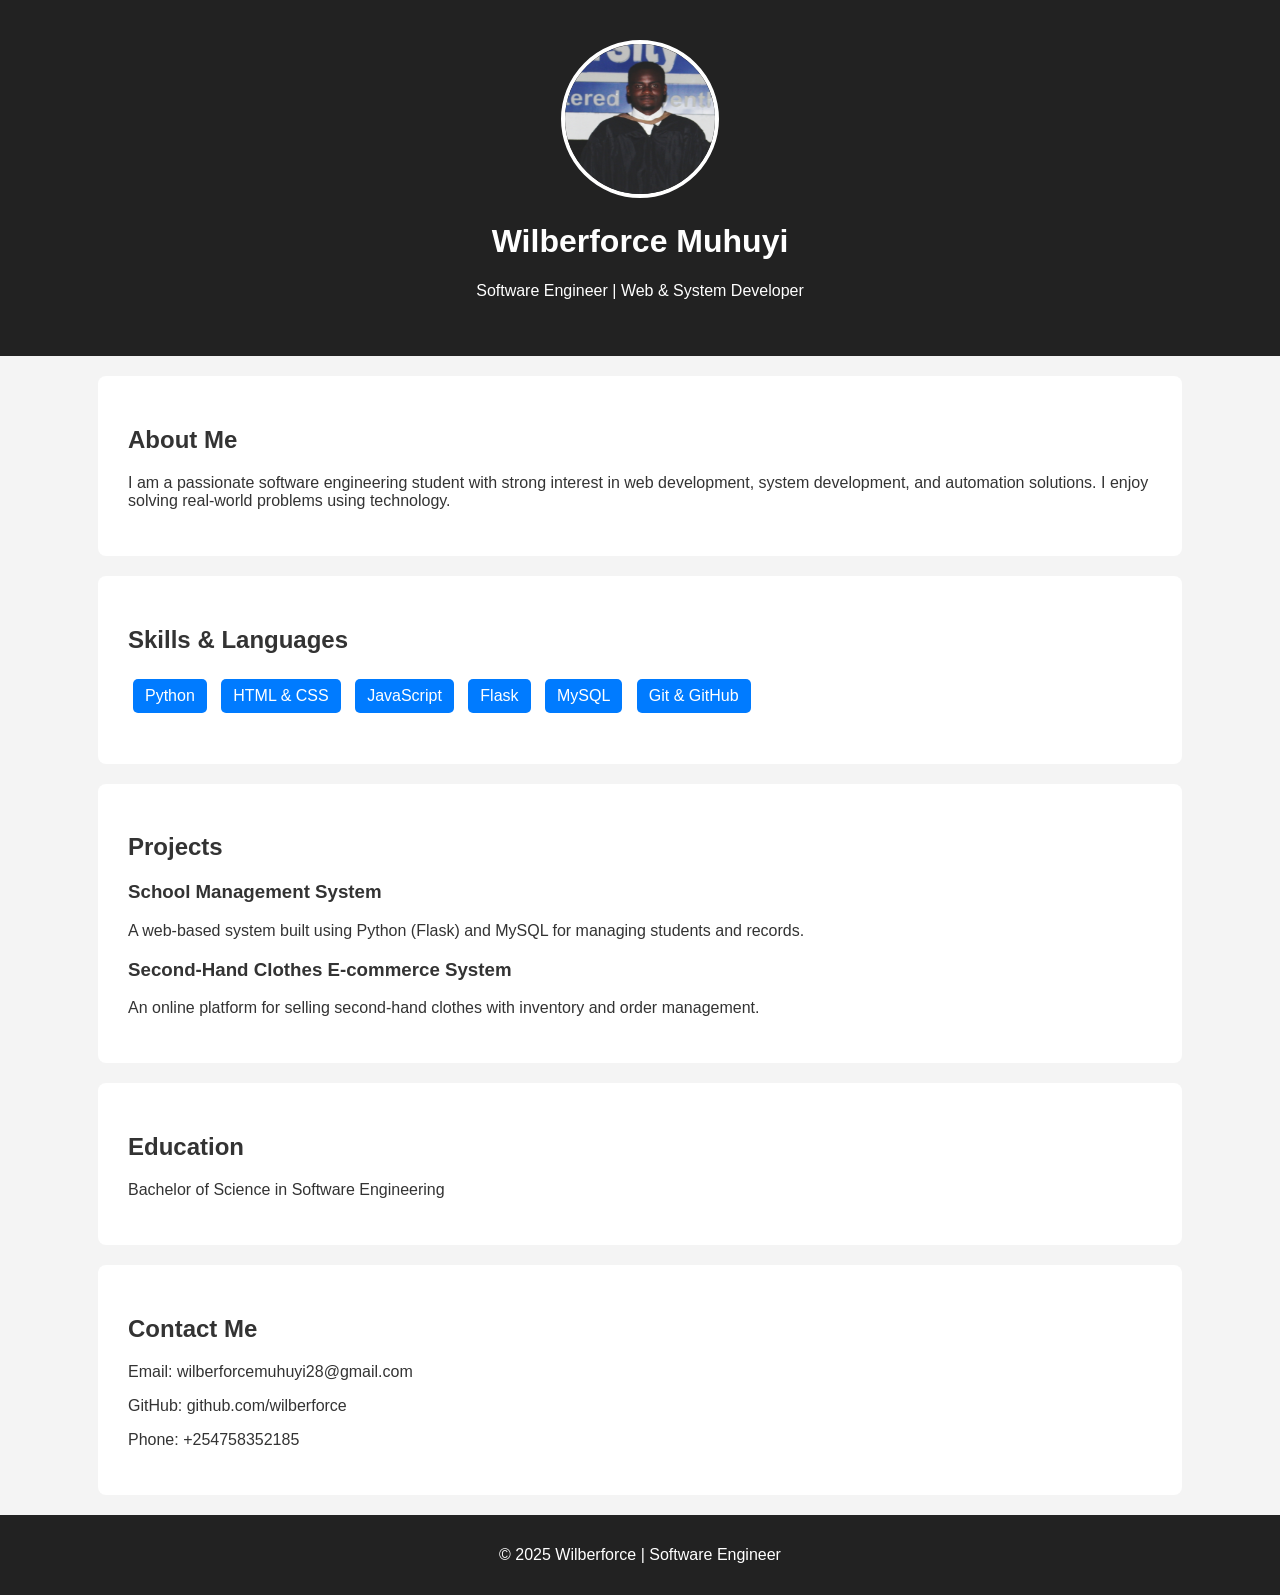
==== index.html @ 97578b4b "Update index.html" ====
<!DOCTYPE html>
<html lang="en">
<head>
    <meta charset="UTF-8">
    <title>My Portfolio | Software Engineer</title>
    <link rel="stylesheet" href="style.css">
</head>
<body>

    <!-- Header Section -->
    <header class="hero">
        <img src="portfolio/images/profile.png" alt="My Photo" class="profile-pic">
        <h1>Wilberforce Muhuyi</h1>
        <p>Software Engineer | Web & System Developer</p>
    </header>

    <!-- About Me -->
    <section class="section">
        <h2>About Me</h2>
        <p>
            I am a passionate software engineering student with strong interest in
            web development, system development, and automation solutions.
            I enjoy solving real-world problems using technology.
        </p>
    </section>

    <!-- Skills -->
    <section class="section">
        <h2>Skills & Languages</h2>
        <ul class="skills">
            <li>Python</li>
            <li>HTML & CSS</li>
            <li>JavaScript</li>
            <li>Flask</li>
            <li>MySQL</li>
            <li>Git & GitHub</li>
        </ul>
    </section>

    <!-- Projects -->
    <section class="section">
        <h2>Projects</h2>

        <div class="project">
            <h3>School Management System</h3>
            <p>A web-based system built using Python (Flask) and MySQL for managing students and records.</p>
        </div>

        <div class="project">
            <h3>Second-Hand Clothes E-commerce System</h3>
            <p>An online platform for selling second-hand clothes with inventory and order management.</p>
        </div>
    </section>

    <!-- Education -->
    <section class="section">
        <h2>Education</h2>
        <p>Bachelor of Science in Software Engineering</p>
    </section>

    <!-- Contact -->
    <section class="section">
        <h2>Contact Me</h2>
        <p>Email: wilberforcemuhuyi28@gmail.com</p>
        <p>GitHub: github.com/wilberforce</p>
        <p>Phone: +254758352185</p>
    </section>

    <footer>
        <p>© 2025 Wilberforce | Software Engineer</p>
    </footer>

</body>
</html>
---- style.css ----
body {
    font-family: Arial, sans-serif;
    margin: 0;
    background-color: #f4f4f4;
    color: #333;
}

.hero {
    background-color: #222;
    color: white;
    text-align: center;
    padding: 40px 20px;
}

.profile-pic {
    width: 150px;
    height: 150px;
    border-radius: 50%;
    border: 4px solid white;
}

.section {
    padding: 30px;
    background: white;
    margin: 20px auto;
    width: 80%;
    border-radius: 8px;
}

.skills {
    list-style: none;
    padding: 0;
}

.skills li {
    background: #007BFF;
    color: white;
    display: inline-block;
    padding: 8px 12px;
    margin: 5px;
    border-radius: 5px;
}

.project {
    margin-bottom: 15px;
}

footer {
    text-align: center;
    padding: 15px;
    background: #222;
    color: white;
}
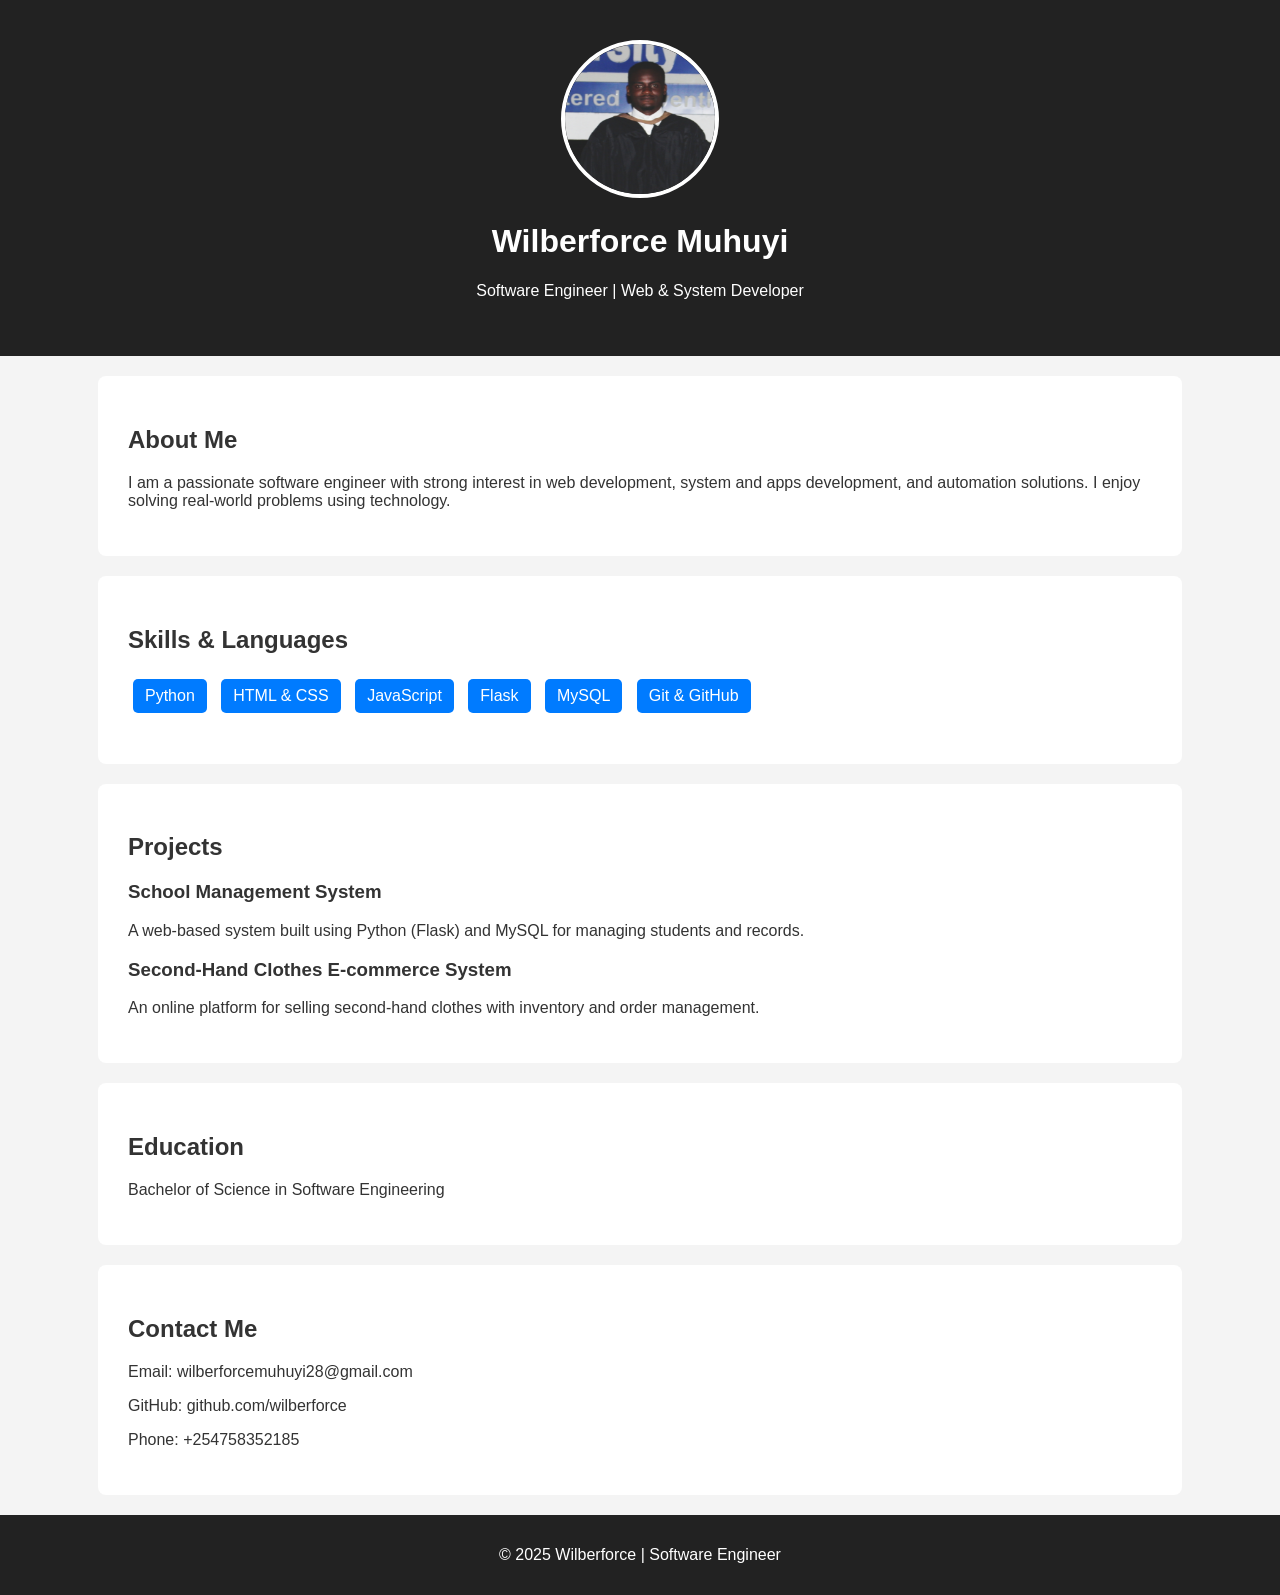
==== commit 063d44be: "Update index.html" ====
--- a/index.html
+++ b/index.html
@@ -18,8 +18,8 @@
     <section class="section">
         <h2>About Me</h2>
         <p>
-            I am a passionate software engineering student with strong interest in
-            web development, system development, and automation solutions.
+            I am a passionate software engineer with strong interest in
+            web development, system and apps development, and automation solutions.
             I enjoy solving real-world problems using technology.
         </p>
     </section>
@@ -73,3 +73,4 @@
 </body>
 </html>
 
+
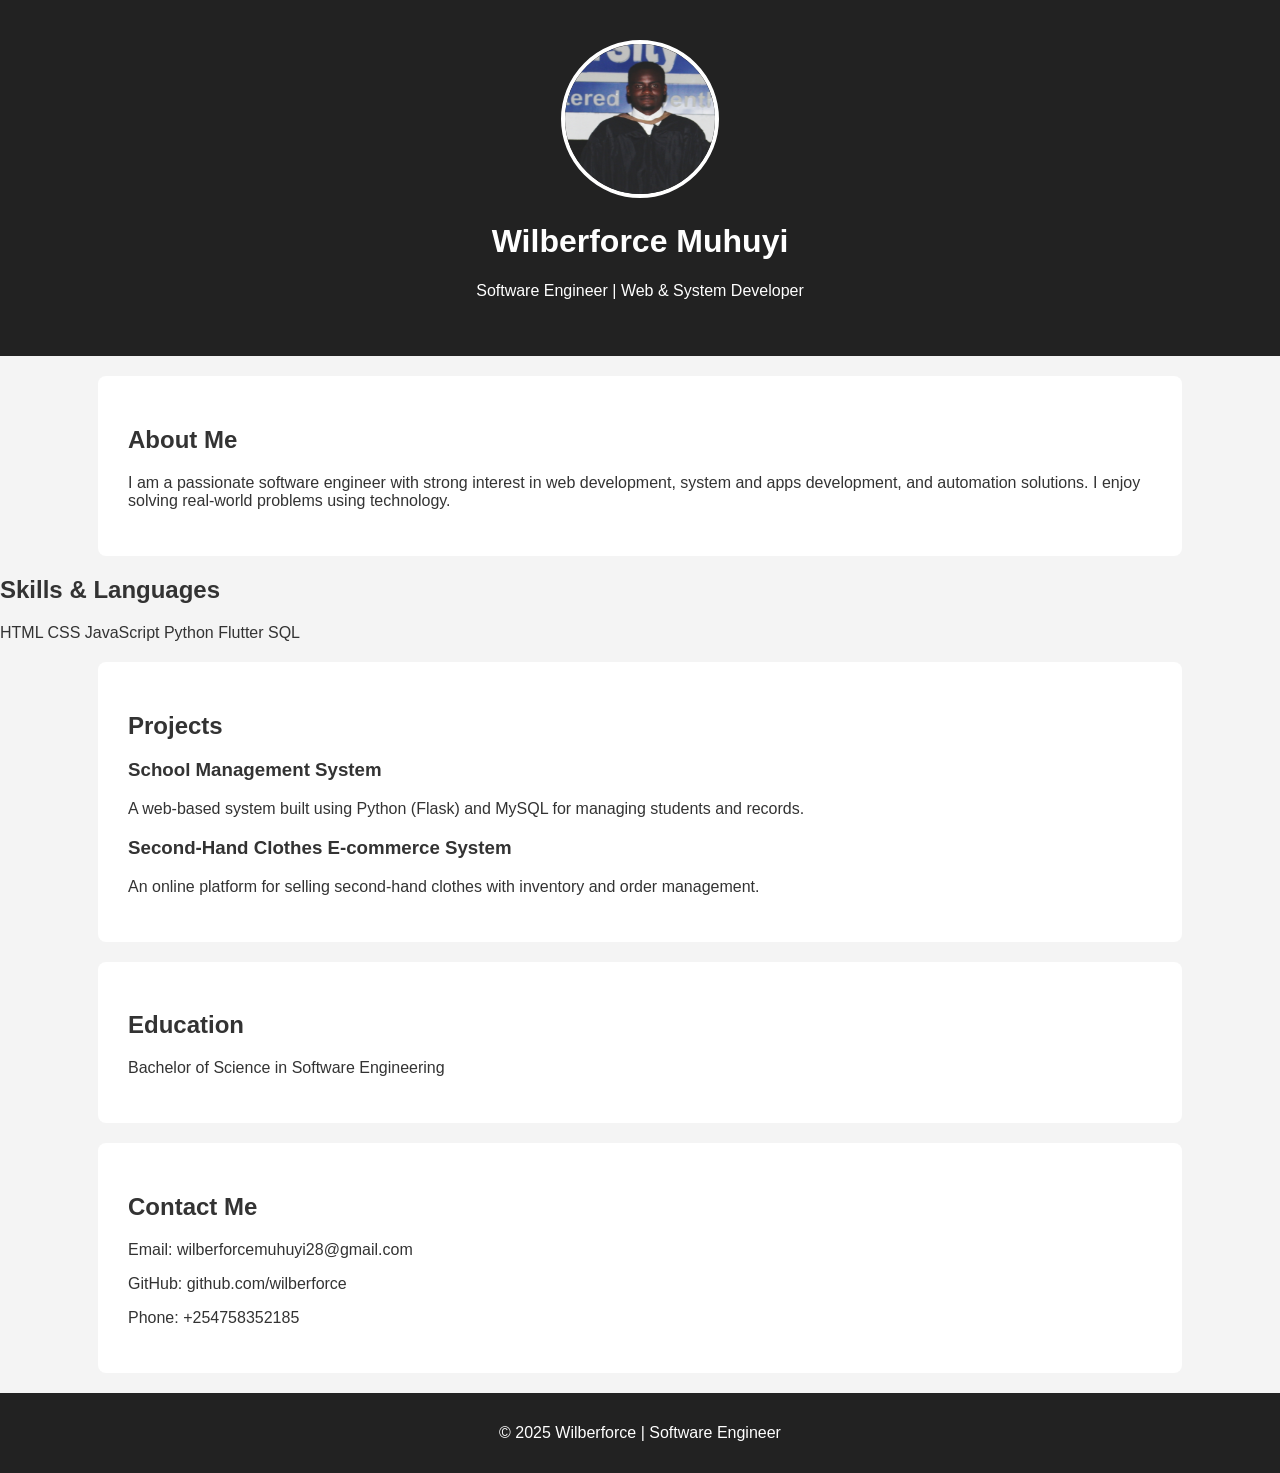
==== commit 4c4a5344: "Update index.html" ====
--- a/index.html
+++ b/index.html
@@ -4,6 +4,7 @@
     <meta charset="UTF-8">
     <title>My Portfolio | Software Engineer</title>
     <link rel="stylesheet" href="style.css">
+    <meta name="viewport" content="width=device-width, initial-scale=1.0">
 </head>
 <body>
 
@@ -25,17 +26,18 @@
     </section>
 
     <!-- Skills -->
-    <section class="section">
-        <h2>Skills & Languages</h2>
-        <ul class="skills">
-            <li>Python</li>
-            <li>HTML & CSS</li>
-            <li>JavaScript</li>
-            <li>Flask</li>
-            <li>MySQL</li>
-            <li>Git & GitHub</li>
-        </ul>
-    </section>
+    <section class="skills">
+    <h2>Skills & Languages</h2>
+    <div class="skills-grid">
+        <span class="skill">HTML</span>
+        <span class="skill">CSS</span>
+        <span class="skill">JavaScript</span>
+        <span class="skill">Python</span>
+        <span class="skill">Flutter</span>
+        <span class="skill">SQL</span>
+    </div>
+</section>
+
 
     <!-- Projects -->
     <section class="section">
@@ -74,3 +76,5 @@
 </html>
 
 
+
+
--- a/style.css
+++ b/style.css
@@ -10,6 +10,7 @@
     color: white;
     text-align: center;
     padding: 40px 20px;
+    background-image: url("portfolio/images/project.jpg");
 }
 
 .profile-pic {
@@ -51,3 +52,50 @@
     background: #222;
     color: white;
 }
+/* Smooth load animation */
+body {
+    animation: fadeIn 1.5s ease-in;
+}
+
+@keyframes fadeIn {
+    from {
+        opacity: 0;
+        transform: translateY(20px);
+    }
+    to {
+        opacity: 1;
+        transform: translateY(0);
+    }
+}
+
+/* Button hover animation */
+button, .btn {
+    transition: transform 0.3s ease, background-color 0.3s ease;
+}
+
+button:hover, .btn:hover {
+    transform: scale(1.05);
+}
+/* Mobile responsiveness */
+@media (max-width: 768px) {
+    body {
+        padding: 10px;
+    }
+
+    .container {
+        width: 100%;
+    }
+
+    img {
+        max-width: 100%;
+        height: auto;
+    }
+
+    nav ul {
+        flex-direction: column;
+        gap: 10px;
+    }
+}
+
+
+
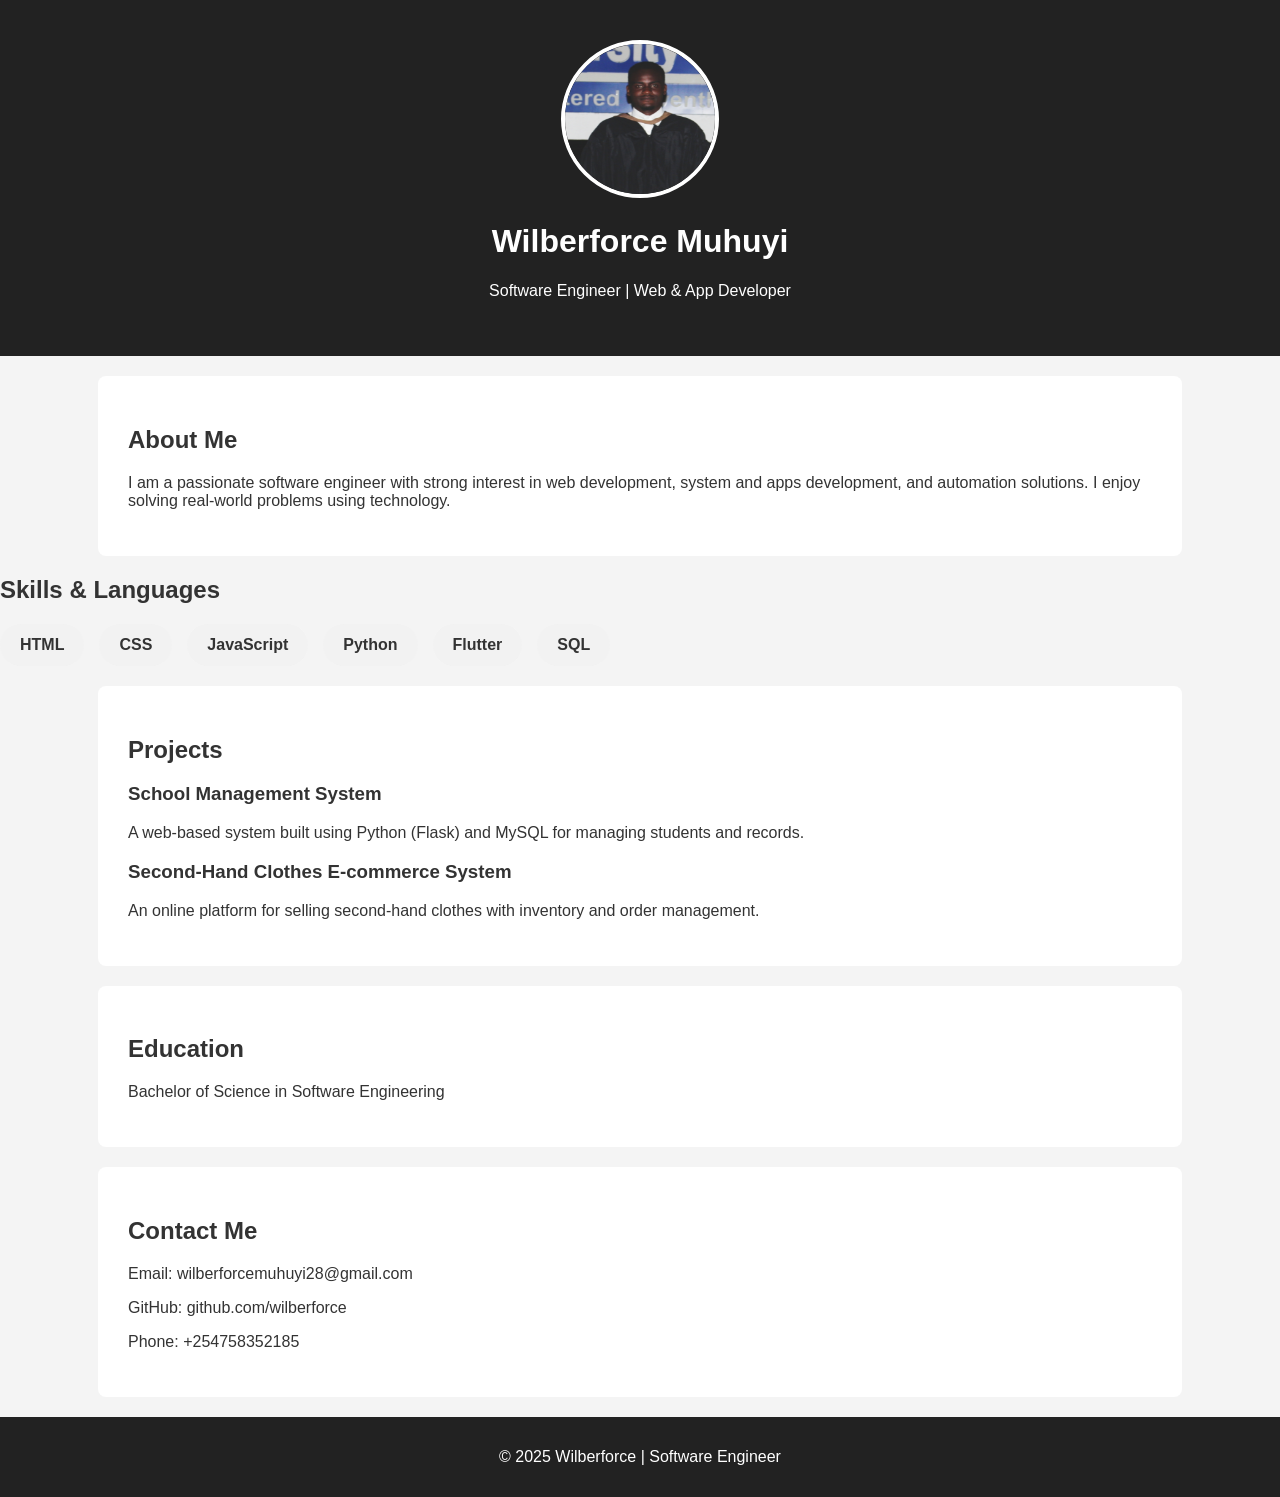
==== commit d3a58427: "Update index.html" ====
--- a/index.html
+++ b/index.html
@@ -11,8 +11,8 @@
     <!-- Header Section -->
     <header class="hero">
         <img src="portfolio/images/profile.png" alt="My Photo" class="profile-pic">
-        <h1>Wilberforce Muhuyi</h1>
-        <p>Software Engineer | Web & System Developer</p>
+        <h1 class="fade-in">Wilberforce Muhuyi</h1>
+        <p class="slide-up">Software Engineer | Web & App Developer</p>
     </header>
 
     <!-- About Me -->
@@ -78,3 +78,4 @@
 
 
 
+
--- a/style.css
+++ b/style.css
@@ -52,6 +52,55 @@
     background: #222;
     color: white;
 }
+
+.skills-grid {
+    display: flex;
+    flex-wrap: wrap;
+    gap: 15px;
+}
+
+.skill {
+    padding: 12px 20px;
+    background: #f2f2f2;
+    border-radius: 25px;
+    font-weight: 600;
+    cursor: pointer;
+    transition: all 0.3s ease;
+}
+
+/* Hover animation */
+.skill:hover {
+    background: #0077ff;
+    color: white;
+    transform: scale(1.1);
+    box-shadow: 0 8px 20px rgba(0,0,0,0.2);
+}
+
+.fade-in {
+    animation: fadeIn 1.2s ease forwards;
+}
+
+.slide-up {
+    animation: slideUp 1s ease forwards;
+}
+
+@keyframes fadeIn {
+    from { opacity: 0; }
+    to { opacity: 1; }
+}
+
+@keyframes slideUp {
+    from {
+        opacity: 0;
+        transform: translateY(40px);
+    }
+    to {
+        opacity: 1;
+        transform: translateY(0);
+    }
+}
+
+
 /* Smooth load animation */
 body {
     animation: fadeIn 1.5s ease-in;
@@ -99,3 +148,4 @@
 
 
 
+
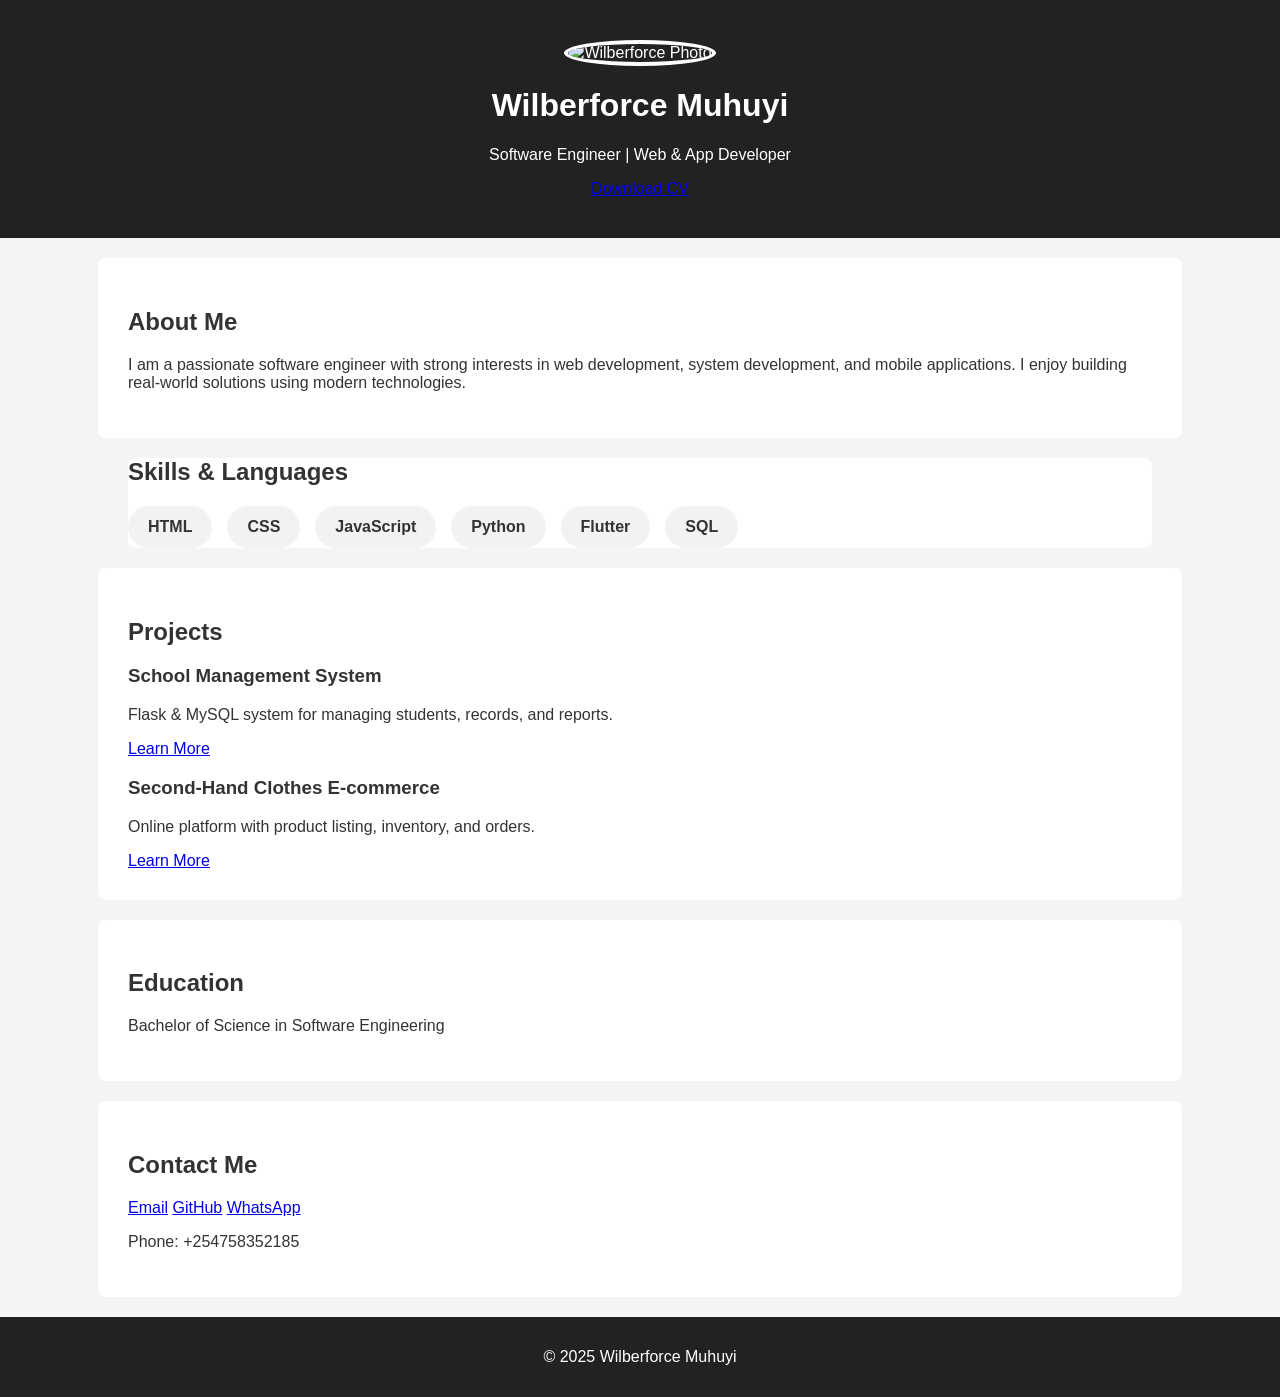
==== commit 42a14240: "Update index.html" ====
--- a/index.html
+++ b/index.html
@@ -2,31 +2,34 @@
 <html lang="en">
 <head>
     <meta charset="UTF-8">
-    <title>My Portfolio | Software Engineer</title>
+    <title>Wilberforce | Software Engineer</title>
     <link rel="stylesheet" href="style.css">
     <meta name="viewport" content="width=device-width, initial-scale=1.0">
 </head>
 <body>
 
-    <!-- Header Section -->
-    <header class="hero">
-        <img src="portfolio/images/profile.png" alt="My Photo" class="profile-pic">
-        <h1 class="fade-in">Wilberforce Muhuyi</h1>
-        <p class="slide-up">Software Engineer | Web & App Developer</p>
-    </header>
+<!-- HERO SECTION -->
+<header class="hero">
+    <div class="hero-content">
+        <img src="images/profile.png" alt="Wilberforce Photo" class="profile-pic">
+        <h1>Wilberforce Muhuyi</h1>
+        <p>Software Engineer | Web & App Developer</p>
+        <a href="cv.pdf" class="btn" download>Download CV</a>
+    </div>
+</header>
 
-    <!-- About Me -->
-    <section class="section">
-        <h2>About Me</h2>
-        <p>
-            I am a passionate software engineer with strong interest in
-            web development, system and apps development, and automation solutions.
-            I enjoy solving real-world problems using technology.
-        </p>
-    </section>
+<!-- ABOUT -->
+<section class="section about">
+    <h2>About Me</h2>
+    <p>
+        I am a passionate software engineer with strong interests in web development,
+        system development, and mobile applications. I enjoy building real-world
+        solutions using modern technologies.
+    </p>
+</section>
 
-    <!-- Skills -->
-    <section class="skills">
+<!-- SKILLS -->
+<section class="section skills">
     <h2>Skills & Languages</h2>
     <div class="skills-grid">
         <span class="skill">HTML</span>
@@ -38,44 +41,43 @@
     </div>
 </section>
 
+<!-- PROJECTS -->
+<section class="section projects">
+    <h2>Projects</h2>
 
-    <!-- Projects -->
-    <section class="section">
-        <h2>Projects</h2>
+    <div class="project-card">
+        <h3>School Management System</h3>
+        <p>Flask & MySQL system for managing students, records, and reports.</p>
+        <a href="#" class="btn small">Learn More</a>
+    </div>
 
-        <div class="project">
-            <h3>School Management System</h3>
-            <p>A web-based system built using Python (Flask) and MySQL for managing students and records.</p>
-        </div>
+    <div class="project-card">
+        <h3>Second-Hand Clothes E-commerce</h3>
+        <p>Online platform with product listing, inventory, and orders.</p>
+        <a href="#" class="btn small">Learn More</a>
+    </div>
+</section>
 
-        <div class="project">
-            <h3>Second-Hand Clothes E-commerce System</h3>
-            <p>An online platform for selling second-hand clothes with inventory and order management.</p>
-        </div>
-    </section>
+<!-- EDUCATION -->
+<section class="section education">
+    <h2>Education</h2>
+    <p>Bachelor of Science in Software Engineering</p>
+</section>
 
-    <!-- Education -->
-    <section class="section">
-        <h2>Education</h2>
-        <p>Bachelor of Science in Software Engineering</p>
-    </section>
+<!-- CONTACT -->
+<section class="section contact">
+    <h2>Contact Me</h2>
+    <div class="contact-links">
+        <a href="mailto:wilberforcemuhuyi28@gmail.com">Email</a>
+        <a href="https://github.com/wilberforce" target="_blank">GitHub</a>
+        <a href="https://wa.me/254758352185" target="_blank">WhatsApp</a>
+        <p>Phone: +254758352185</p>
+    </div>
+</section>
 
-    <!-- Contact -->
-    <section class="section">
-        <h2>Contact Me</h2>
-        <p>Email: wilberforcemuhuyi28@gmail.com</p>
-        <p>GitHub: github.com/wilberforce</p>
-        <p>Phone: +254758352185</p>
-    </section>
-
-    <footer>
-        <p>© 2025 Wilberforce | Software Engineer</p>
-    </footer>
+<footer>
+    <p>© 2025 Wilberforce Muhuyi</p>
+</footer>
 
 </body>
 </html>
-
-
-
-
-
--- a/style.css
+++ b/style.css
@@ -100,6 +100,16 @@
     }
 }
 
+.project {
+    transition: transform 0.3s ease, box-shadow 0.3s ease;
+}
+
+.project:hover {
+    transform: translateY(-10px);
+    box-shadow: 0 10px 30px rgba(0,0,0,0.2);
+}
+
+
 
 /* Smooth load animation */
 body {
@@ -149,3 +159,4 @@
 
 
 
+
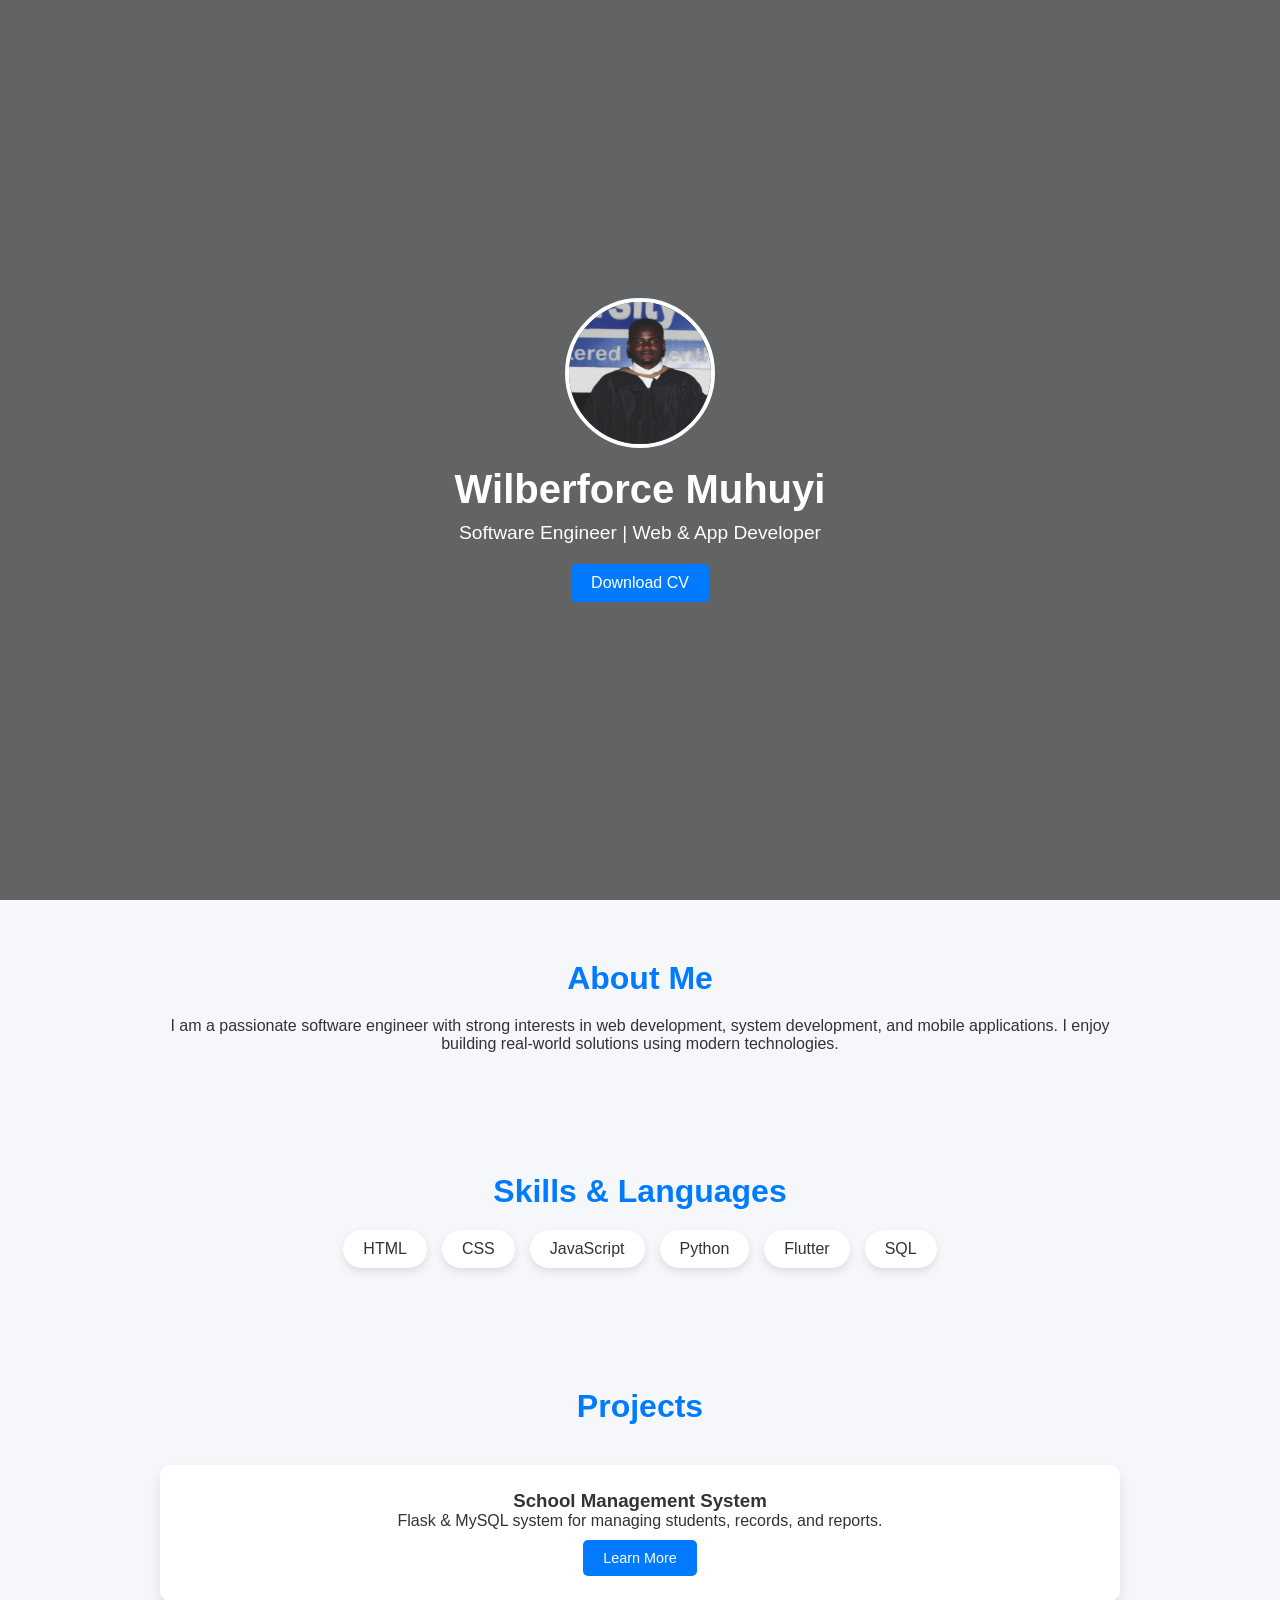
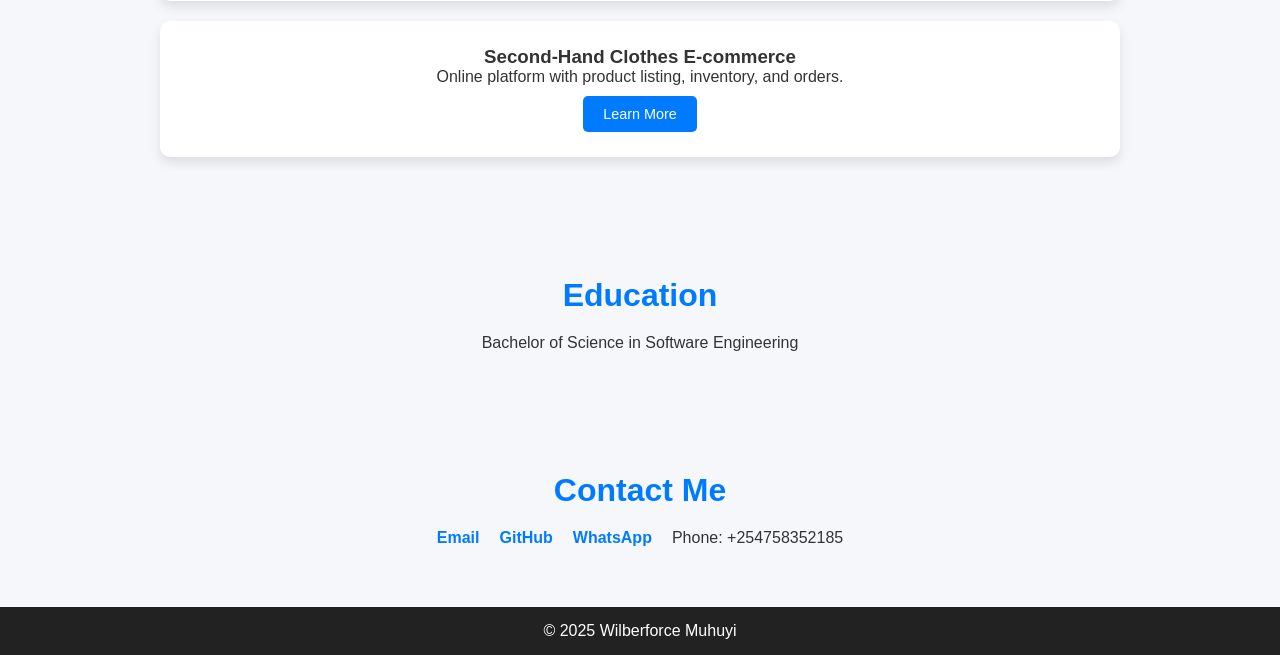
==== commit 7915212b: "Update index.html" ====
--- a/index.html
+++ b/index.html
@@ -11,7 +11,7 @@
 <!-- HERO SECTION -->
 <header class="hero">
     <div class="hero-content">
-        <img src="images/profile.png" alt="Wilberforce Photo" class="profile-pic">
+        <img src="portfolio/images/profile.png" alt="Wilberforce Photo" class="profile-pic">
         <h1>Wilberforce Muhuyi</h1>
         <p>Software Engineer | Web & App Developer</p>
         <a href="cv.pdf" class="btn" download>Download CV</a>
@@ -81,3 +81,4 @@
 
 </body>
 </html>
+
--- a/style.css
+++ b/style.css
@@ -1,16 +1,32 @@
+
+* {
+    margin: 0;
+    padding: 0;
+    box-sizing: border-box;
+    font-family: Arial, sans-serif;
+}
+
 body {
-    font-family: Arial, sans-serif;
-    margin: 0;
-    background-color: #f4f4f4;
+    background: #f5f7fa;
     color: #333;
 }
 
+/* HERO */
 .hero {
-    background-color: #222;
+    background: linear-gradient(
+        rgba(0,0,0,0.6),
+        rgba(0,0,0,0.6)
+    ), url("images/project.jpg") center/cover no-repeat;
+    height: 100vh;
+    display: flex;
+    align-items: center;
+    justify-content: center;
+    text-align: center;
     color: white;
-    text-align: center;
-    padding: 40px 20px;
-    background-image: url("portfolio/images/project.jpg");
+}
+
+.hero-content {
+    max-width: 600px;
 }
 
 .profile-pic {
@@ -18,145 +34,117 @@
     height: 150px;
     border-radius: 50%;
     border: 4px solid white;
-}
-
-.section {
-    padding: 30px;
-    background: white;
-    margin: 20px auto;
-    width: 80%;
-    border-radius: 8px;
-}
-
-.skills {
-    list-style: none;
-    padding: 0;
-}
-
-.skills li {
-    background: #007BFF;
-    color: white;
-    display: inline-block;
-    padding: 8px 12px;
-    margin: 5px;
-    border-radius: 5px;
-}
-
-.project {
     margin-bottom: 15px;
 }
 
-footer {
-    text-align: center;
-    padding: 15px;
-    background: #222;
-    color: white;
+.hero h1 {
+    font-size: 2.5rem;
 }
 
+.hero p {
+    margin: 10px 0 20px;
+    font-size: 1.2rem;
+}
+
+/* BUTTONS */
+.btn {
+    display: inline-block;
+    padding: 10px 20px;
+    background: #007bff;
+    color: white;
+    text-decoration: none;
+    border-radius: 5px;
+    transition: 0.3s;
+}
+
+.btn:hover {
+    background: #0056b3;
+}
+
+.btn.small {
+    margin-top: 10px;
+    font-size: 0.9rem;
+}
+
+/* SECTIONS */
+.section {
+    padding: 60px 20px;
+    max-width: 1000px;
+    margin: auto;
+    text-align: center;
+}
+
+.section h2 {
+    font-size: 2rem;
+    margin-bottom: 20px;
+    color: #007bff;
+}
+
+/* SKILLS */
 .skills-grid {
     display: flex;
     flex-wrap: wrap;
+    justify-content: center;
     gap: 15px;
 }
 
 .skill {
-    padding: 12px 20px;
-    background: #f2f2f2;
-    border-radius: 25px;
-    font-weight: 600;
+    padding: 10px 20px;
+    background: white;
+    border-radius: 20px;
+    box-shadow: 0 4px 8px rgba(0,0,0,0.1);
     cursor: pointer;
-    transition: all 0.3s ease;
+    transition: 0.3s;
 }
 
-/* Hover animation */
 .skill:hover {
-    background: #0077ff;
+    background: #007bff;
     color: white;
     transform: scale(1.1);
-    box-shadow: 0 8px 20px rgba(0,0,0,0.2);
 }
 
-.fade-in {
-    animation: fadeIn 1.2s ease forwards;
+/* PROJECTS */
+.projects {
+    display: grid;
+    gap: 20px;
 }
 
-.slide-up {
-    animation: slideUp 1s ease forwards;
+.project-card {
+    background: white;
+    padding: 25px;
+    border-radius: 10px;
+    box-shadow: 0 6px 12px rgba(0,0,0,0.1);
+    transition: 0.3s;
 }
 
-@keyframes fadeIn {
-    from { opacity: 0; }
-    to { opacity: 1; }
+.project-card:hover {
+    transform: translateY(-5px);
 }
 
-@keyframes slideUp {
-    from {
-        opacity: 0;
-        transform: translateY(40px);
-    }
-    to {
-        opacity: 1;
-        transform: translateY(0);
+/* CONTACT */
+.contact-links {
+    display: flex;
+    justify-content: center;
+    gap: 20px;
+}
+
+.contact-links a {
+    text-decoration: none;
+    color: #007bff;
+    font-weight: bold;
+}
+
+/* FOOTER */
+footer {
+    background: #222;
+    color: white;
+    text-align: center;
+    padding: 15px;
+}
+
+/* RESPONSIVE */
+@media (max-width: 768px) {
+    .hero h1 {
+        font-size: 2rem;
     }
 }
-
-.project {
-    transition: transform 0.3s ease, box-shadow 0.3s ease;
-}
-
-.project:hover {
-    transform: translateY(-10px);
-    box-shadow: 0 10px 30px rgba(0,0,0,0.2);
-}
-
-
-
-/* Smooth load animation */
-body {
-    animation: fadeIn 1.5s ease-in;
-}
-
-@keyframes fadeIn {
-    from {
-        opacity: 0;
-        transform: translateY(20px);
-    }
-    to {
-        opacity: 1;
-        transform: translateY(0);
-    }
-}
-
-/* Button hover animation */
-button, .btn {
-    transition: transform 0.3s ease, background-color 0.3s ease;
-}
-
-button:hover, .btn:hover {
-    transform: scale(1.05);
-}
-/* Mobile responsiveness */
-@media (max-width: 768px) {
-    body {
-        padding: 10px;
-    }
-
-    .container {
-        width: 100%;
-    }
-
-    img {
-        max-width: 100%;
-        height: auto;
-    }
-
-    nav ul {
-        flex-direction: column;
-        gap: 10px;
-    }
-}
-
-
-
-
-
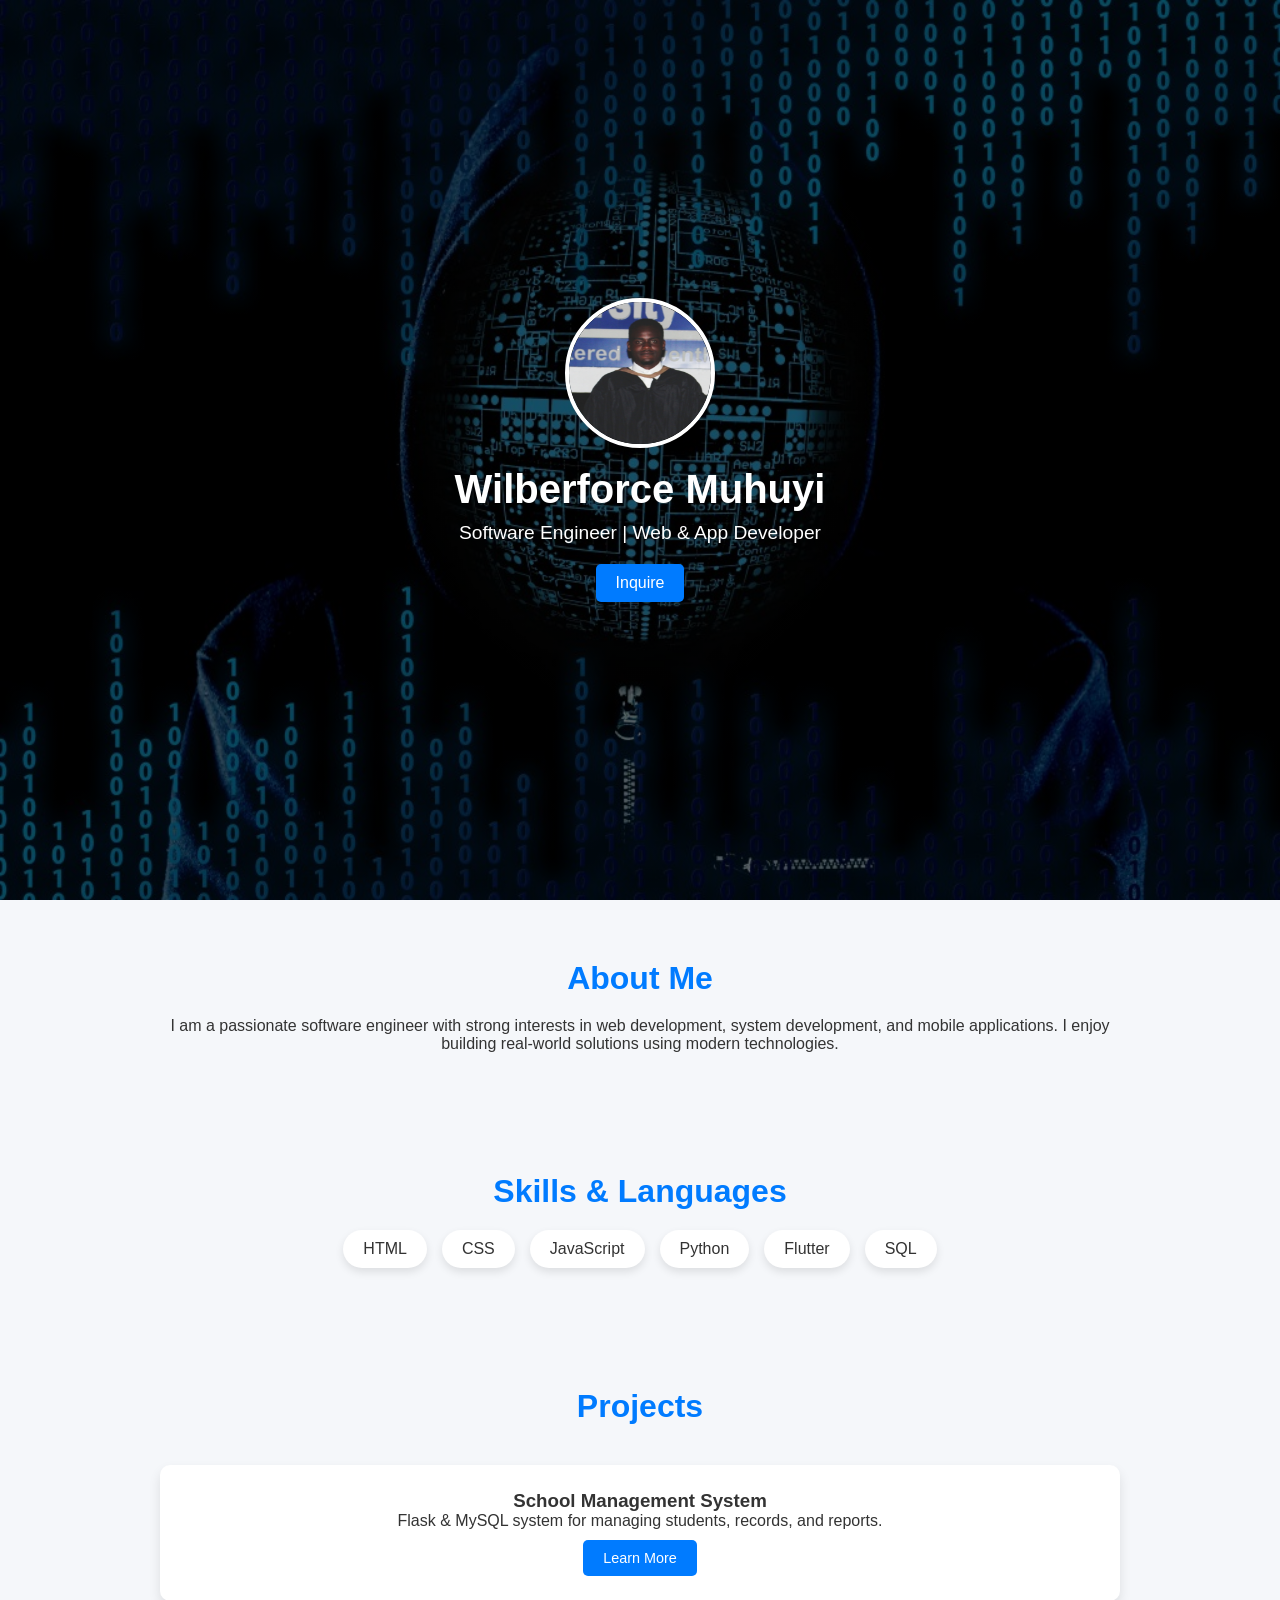
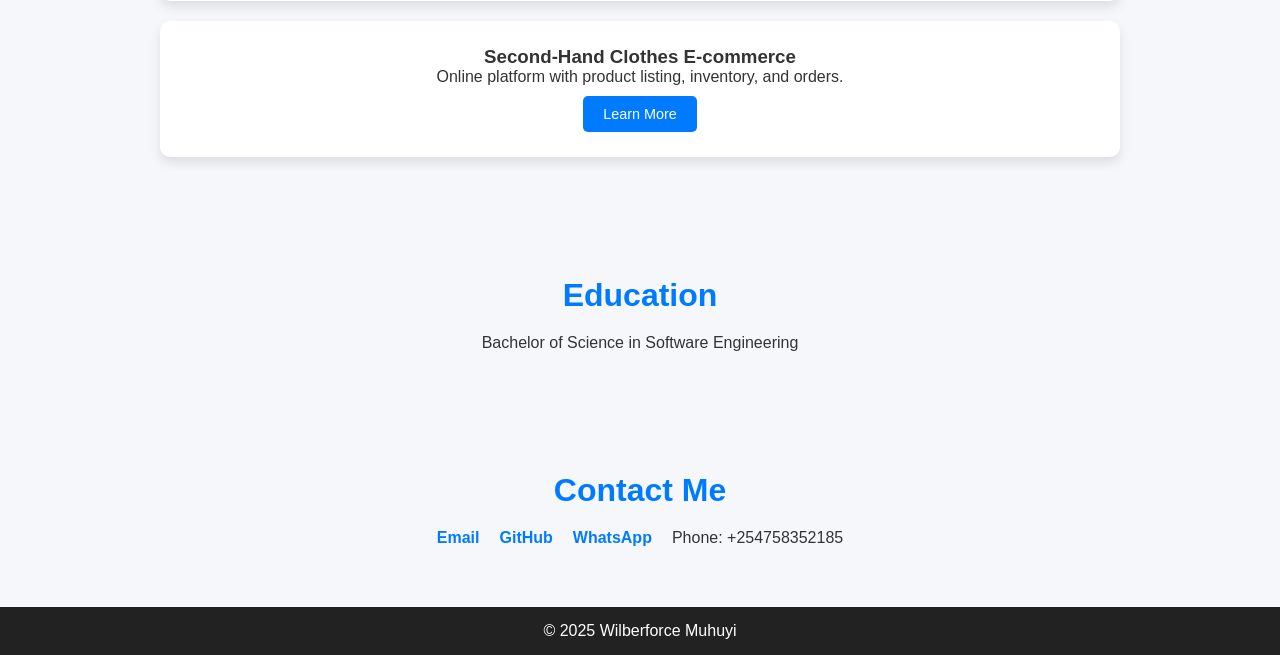
==== commit 2007125d: "Update index.html" ====
--- a/index.html
+++ b/index.html
@@ -14,7 +14,7 @@
         <img src="portfolio/images/profile.png" alt="Wilberforce Photo" class="profile-pic">
         <h1>Wilberforce Muhuyi</h1>
         <p>Software Engineer | Web & App Developer</p>
-        <a href="cv.pdf" class="btn" download>Download CV</a>
+        <a href="cv.pdf" class="btn" download>Inquire</a>
     </div>
 </header>
 
@@ -82,3 +82,4 @@
 </body>
 </html>
 
+
--- a/style.css
+++ b/style.css
@@ -16,7 +16,7 @@
     background: linear-gradient(
         rgba(0,0,0,0.6),
         rgba(0,0,0,0.6)
-    ), url("images/project.jpg") center/cover no-repeat;
+    ), url("portfolio/images/project.jpg") center/cover no-repeat;
     height: 100vh;
     display: flex;
     align-items: center;
@@ -148,3 +148,4 @@
         font-size: 2rem;
     }
 }
+
